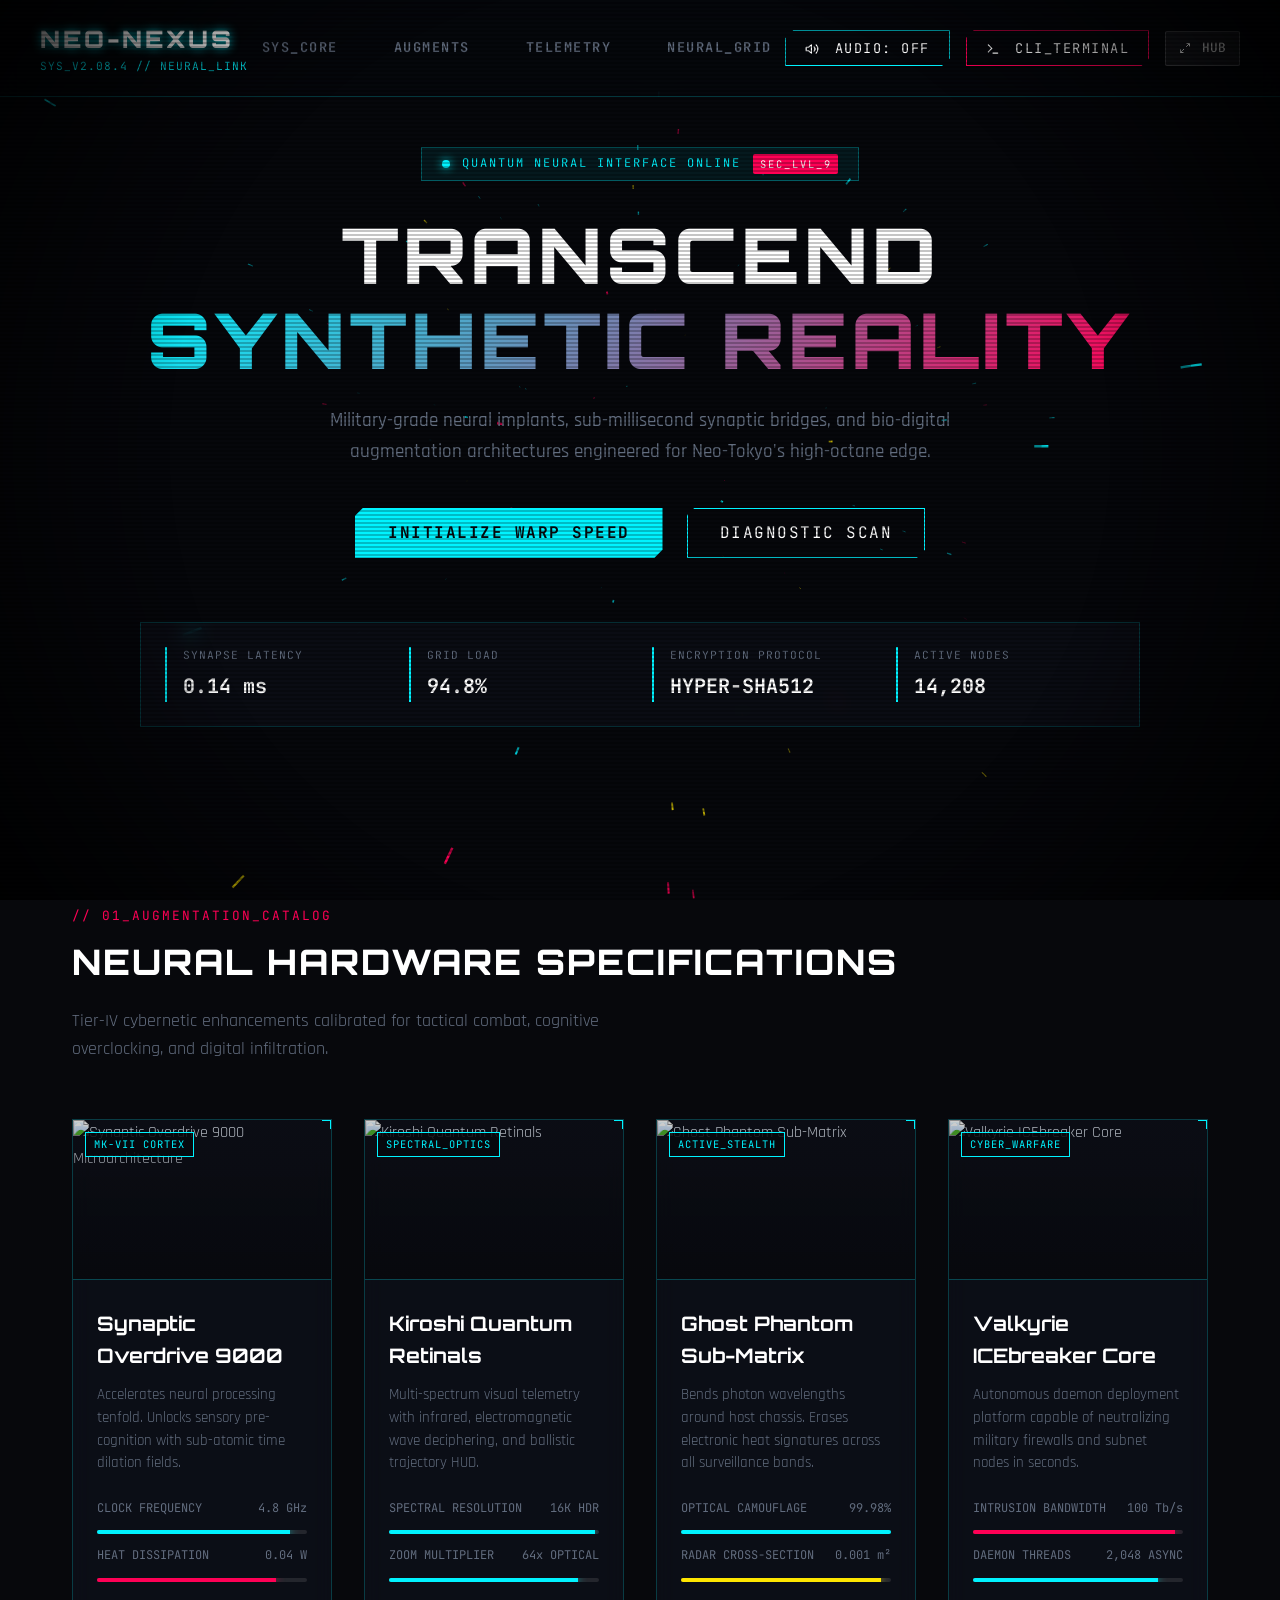
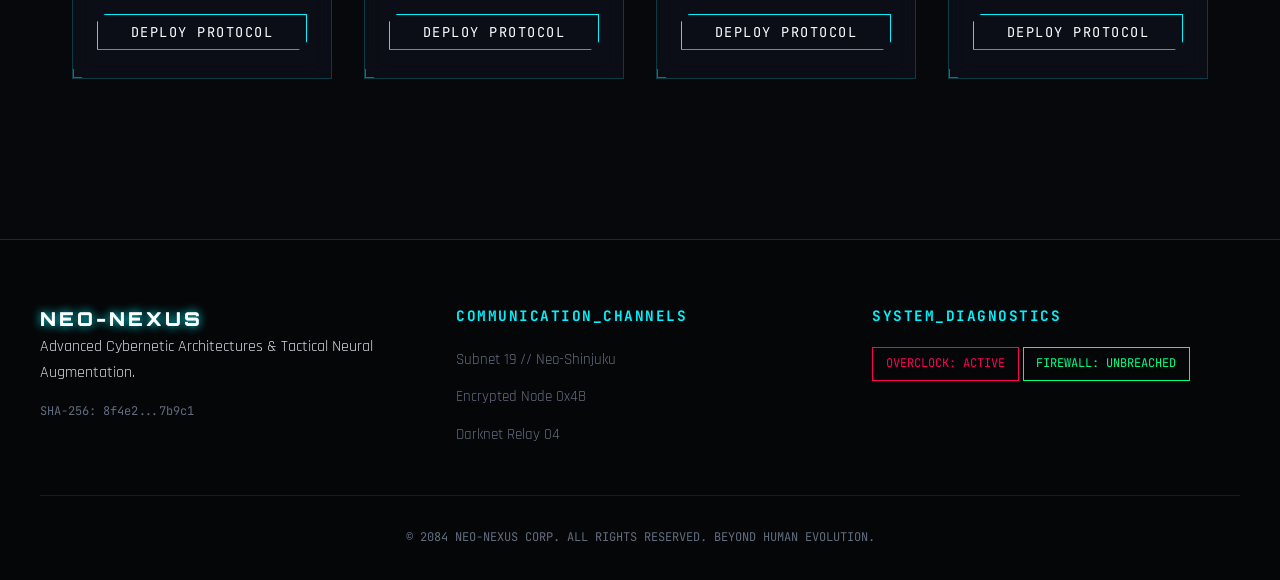
==== 01-neon-nexus/index.html @ ed118654 "feat: initial release of Interactive Web Showcase suite" ====
<!DOCTYPE html>
<html lang="en">
<head>
  <meta charset="UTF-8">
  <meta name="viewport" content="width=device-width, initial-scale=1.0">
  <title>NEO-NEXUS // Next-Gen Cybernetic Systems</title>
  <link rel="preconnect" href="https://fonts.googleapis.com">
  <link rel="preconnect" href="https://fonts.gstatic.com" crossorigin>
  <link href="https://fonts.googleapis.com/css2?family=JetBrains+Mono:wght@300;400;700&family=Orbitron:wght@400;600;800;900&family=Rajdhani:wght@500;600;700&display=swap" rel="stylesheet">
  <link rel="stylesheet" href="style.css">
</head>
<body>
  <!-- CRT & Grid Overlays -->
  <div class="crt-overlay"></div>
  <div class="vignette"></div>

  <!-- Background 3D Particle Warp Canvas -->
  <canvas id="cyberCanvas"></canvas>

  <!-- Navigation Bar -->
  <nav class="cyber-nav">
    <div class="nav-brand">
      <div class="brand-glitch" data-text="NEO-NEXUS">NEO-NEXUS</div>
      <span class="sys-version">SYS_V2.08.4 // NEURAL_LINK</span>
    </div>

    <div class="nav-links">
      <a href="#about" class="cyber-link" data-scramble="SYS_CORE">SYS_CORE</a>
      <a href="#augmentations" class="cyber-link" data-scramble="AUGMENTS">AUGMENTS</a>
      <a href="#telemetry" class="cyber-link" data-scramble="TELEMETRY">TELEMETRY</a>
      <a href="#matrix" class="cyber-link" data-scramble="NEURAL_GRID">NEURAL_GRID</a>
    </div>

    <div class="nav-actions">
      <button id="soundToggle" class="cyber-btn sm" title="Toggle Synth Audio">
        <svg class="btn-svg" viewBox="0 0 24 24" width="14" height="14" fill="none" stroke="currentColor" stroke-width="2" stroke-linecap="round" stroke-linejoin="round">
          <polygon points="11 5 6 9 2 9 2 15 6 15 11 19 11 5"></polygon>
          <path d="M15.54 8.46a5 5 0 0 1 0 7.07"></path>
          <path d="M19.07 4.93a10 10 0 0 1 0 14.14"></path>
        </svg>
        <span class="btn-label">AUDIO: OFF</span>
      </button>
      <button id="terminalToggle" class="cyber-btn sm accent">
        <svg class="btn-svg" viewBox="0 0 24 24" width="14" height="14" fill="none" stroke="currentColor" stroke-width="2" stroke-linecap="round" stroke-linejoin="round">
          <polyline points="4 17 10 11 4 5"></polyline>
          <line x1="12" y1="19" x2="20" y2="19"></line>
        </svg>
        <span class="btn-label">CLI_TERMINAL</span>
      </button>
      <a href="../index.html" class="portal-back-btn">
        <svg class="btn-svg" viewBox="0 0 24 24" width="12" height="12" fill="none" stroke="currentColor" stroke-width="2">
          <path d="M15 3h6v6M9 21H3v-6M21 3l-7 7M3 21l7-7"/>
        </svg>
        HUB
      </a>
    </div>
  </nav>

  <!-- Hero Section -->
  <header class="hero-section">
    <div class="hero-badge">
      <span class="pulse-dot"></span>
      <span>QUANTUM NEURAL INTERFACE ONLINE</span>
      <span class="badge-tag">SEC_LVL_9</span>
    </div>

    <h1 class="hero-title">
      TRANSCEND <br>
      <span class="gradient-text glitch-element" data-text="SYNTHETIC REALITY">SYNTHETIC REALITY</span>
    </h1>

    <p class="hero-subtitle">
      Military-grade neural implants, sub-millisecond synaptic bridges, and bio-digital augmentation architectures engineered for Neo-Tokyo's high-octane edge.
    </p>

    <div class="hero-cta-group">
      <button class="cyber-btn lg primary" id="warpBtn">
        <span class="btn-border"></span>
        <span class="btn-text" data-scramble="INITIALIZE WARP SPEED">INITIALIZE WARP SPEED</span>
      </button>
      <button class="cyber-btn lg outline" id="scanNetBtn">
        <span class="btn-border"></span>
        <span class="btn-text" data-scramble="DIAGNOSTIC SCAN">DIAGNOSTIC SCAN</span>
      </button>
    </div>

    <div class="hero-telemetry-bar">
      <div class="telem-cell">
        <span class="telem-label">SYNAPSE LATENCY</span>
        <span class="telem-val" id="valLatency">0.14 ms</span>
      </div>
      <div class="telem-cell">
        <span class="telem-label">GRID LOAD</span>
        <span class="telem-val" id="valLoad">94.8%</span>
      </div>
      <div class="telem-cell">
        <span class="telem-label">ENCRYPTION PROTOCOL</span>
        <span class="telem-val">HYPER-SHA512</span>
      </div>
      <div class="telem-cell">
        <span class="telem-label">ACTIVE NODES</span>
        <span class="telem-val" id="valNodes">14,208</span>
      </div>
    </div>
  </header>

  <!-- Cyberware Augmentations Grid -->
  <section class="section-container" id="augmentations">
    <div class="section-header">
      <div class="section-code">// 01_AUGMENTATION_CATALOG</div>
      <h2 class="section-title">NEURAL HARDWARE SPECIFICATIONS</h2>
      <p class="section-desc">Tier-IV cybernetic enhancements calibrated for tactical combat, cognitive overclocking, and digital infiltration.</p>
    </div>

    <div class="cyber-grid">
      <!-- Card 1 -->
      <div class="cyber-card" data-card="overdrive">
        <div class="card-corner tr"></div>
        <div class="card-corner bl"></div>
        <div class="card-img-wrap">
          <img src="https://images.unsplash.com/photo-1550751827-4bd374c3f58b?auto=format&fit=crop&w=600&q=80" alt="Synaptic Overdrive 9000 Microarchitecture" class="card-img" loading="lazy">
          <div class="card-img-overlay"></div>
          <span class="card-img-badge">MK-VII CORTEX</span>
        </div>
        <div class="card-content-area">
          <h3 class="card-title">Synaptic Overdrive 9000</h3>
          <p class="card-desc">Accelerates neural processing tenfold. Unlocks sensory pre-cognition with sub-atomic time dilation fields.</p>
          <div class="stat-bar-group">
            <div class="stat-row">
              <span>CLOCK FREQUENCY</span>
              <span>4.8 GHz</span>
            </div>
            <div class="meter"><div class="meter-fill" style="width: 92%"></div></div>
            <div class="stat-row">
              <span>HEAT DISSIPATION</span>
              <span>0.04 W</span>
            </div>
            <div class="meter"><div class="meter-fill magenta" style="width: 85%"></div></div>
          </div>
          <button class="cyber-btn sm outline card-btn" data-sound="select">DEPLOY PROTOCOL</button>
        </div>
      </div>

      <!-- Card 2 -->
      <div class="cyber-card" data-card="optics">
        <div class="card-corner tr"></div>
        <div class="card-corner bl"></div>
        <div class="card-img-wrap">
          <img src="https://images.unsplash.com/photo-1578632767115-351597cf2477?auto=format&fit=crop&w=600&q=80" alt="Kiroshi Quantum Retinals" class="card-img" loading="lazy">
          <div class="card-img-overlay"></div>
          <span class="card-img-badge">SPECTRAL_OPTICS</span>
        </div>
        <div class="card-content-area">
          <h3 class="card-title">Kiroshi Quantum Retinals</h3>
          <p class="card-desc">Multi-spectrum visual telemetry with infrared, electromagnetic wave deciphering, and ballistic trajectory HUD.</p>
          <div class="stat-bar-group">
            <div class="stat-row">
              <span>SPECTRAL RESOLUTION</span>
              <span>16K HDR</span>
            </div>
            <div class="meter"><div class="meter-fill" style="width: 98%"></div></div>
            <div class="stat-row">
              <span>ZOOM MULTIPLIER</span>
              <span>64x OPTICAL</span>
            </div>
            <div class="meter"><div class="meter-fill cyan" style="width: 90%"></div></div>
          </div>
          <button class="cyber-btn sm outline card-btn" data-sound="select">DEPLOY PROTOCOL</button>
        </div>
      </div>

      <!-- Card 3 -->
      <div class="cyber-card" data-card="cloaking">
        <div class="card-corner tr"></div>
        <div class="card-corner bl"></div>
        <div class="card-img-wrap">
          <img src="https://images.unsplash.com/photo-1526374965328-7f61d4dc18c5?auto=format&fit=crop&w=600&q=80" alt="Ghost Phantom Sub-Matrix" class="card-img" loading="lazy">
          <div class="card-img-overlay"></div>
          <span class="card-img-badge">ACTIVE_STEALTH</span>
        </div>
        <div class="card-content-area">
          <h3 class="card-title">Ghost Phantom Sub-Matrix</h3>
          <p class="card-desc">Bends photon wavelengths around host chassis. Erases electronic heat signatures across all surveillance bands.</p>
          <div class="stat-bar-group">
            <div class="stat-row">
              <span>OPTICAL CAMOUFLAGE</span>
              <span>99.98%</span>
            </div>
            <div class="meter"><div class="meter-fill" style="width: 100%"></div></div>
            <div class="stat-row">
              <span>RADAR CROSS-SECTION</span>
              <span>0.001 m²</span>
            </div>
            <div class="meter"><div class="meter-fill yellow" style="width: 95%"></div></div>
          </div>
          <button class="cyber-btn sm outline card-btn" data-sound="select">DEPLOY PROTOCOL</button>
        </div>
      </div>

      <!-- Card 4 -->
      <div class="cyber-card" data-card="icebreaker">
        <div class="card-corner tr"></div>
        <div class="card-corner bl"></div>
        <div class="card-img-wrap">
          <img src="https://images.unsplash.com/photo-1518770660439-4636190af475?auto=format&fit=crop&w=600&q=80" alt="Valkyrie ICEbreaker Core" class="card-img" loading="lazy">
          <div class="card-img-overlay"></div>
          <span class="card-img-badge">CYBER_WARFARE</span>
        </div>
        <div class="card-content-area">
          <h3 class="card-title">Valkyrie ICEbreaker Core</h3>
          <p class="card-desc">Autonomous daemon deployment platform capable of neutralizing military firewalls and subnet nodes in seconds.</p>
          <div class="stat-bar-group">
            <div class="stat-row">
              <span>INTRUSION BANDWIDTH</span>
              <span>100 Tb/s</span>
            </div>
            <div class="meter"><div class="meter-fill magenta" style="width: 96%"></div></div>
            <div class="stat-row">
              <span>DAEMON THREADS</span>
              <span>2,048 ASYNC</span>
            </div>
            <div class="meter"><div class="meter-fill" style="width: 88%"></div></div>
          </div>
          <button class="cyber-btn sm outline card-btn" data-sound="select">DEPLOY PROTOCOL</button>
        </div>
      </div>
    </div>
  </section>

  <!-- Interactive Terminal Modal -->
  <div class="terminal-modal" id="terminalModal">
    <div class="terminal-window">
      <div class="terminal-header">
        <div class="terminal-controls">
          <span class="ctrl close" id="termClose"></span>
          <span class="ctrl min"></span>
          <span class="ctrl max"></span>
        </div>
        <div class="terminal-title">ROOT@NEO-NEXUS:~# /bin/cyber-core</div>
        <div class="terminal-status">STATUS: SECURE</div>
      </div>
      <div class="terminal-body" id="termOutput">
        <div class="term-line welcome">=======================================================</div>
        <div class="term-line welcome">   NEO-NEXUS NEURAL TERMINAL v2.08 [KERNEL BUILD 77]   </div>
        <div class="term-line welcome">=======================================================</div>
        <div class="term-line">Type <span class="cyan-text">'help'</span> to see available cyber commands.</div>
        <div class="term-line">Type <span class="cyan-text">'matrix'</span> for stream breach.</div>
      </div>
      <div class="terminal-input-bar">
        <span class="prompt">guest@nexus:~$</span>
        <input type="text" id="termInput" placeholder="enter command..." autocomplete="off" spellcheck="false">
      </div>
    </div>
  </div>

  <!-- Interactive Matrix Canvas Mode (Triggered from Terminal or Button) -->
  <canvas id="matrixCanvas" class="hidden"></canvas>

  <!-- Footer -->
  <footer class="cyber-footer">
    <div class="footer-grid">
      <div class="footer-col">
        <div class="brand-glitch sm" data-text="NEO-NEXUS">NEO-NEXUS</div>
        <p>Advanced Cybernetic Architectures & Tactical Neural Augmentation.</p>
        <div class="footer-hash">SHA-256: 8f4e2...7b9c1</div>
      </div>
      <div class="footer-col">
        <h4>COMMUNICATION_CHANNELS</h4>
        <ul>
          <li><a href="#!">Subnet 19 // Neo-Shinjuku</a></li>
          <li><a href="#!">Encrypted Node 0x4B</a></li>
          <li><a href="#!">Darknet Relay 04</a></li>
        </ul>
      </div>
      <div class="footer-col">
        <h4>SYSTEM_DIAGNOSTICS</h4>
        <div class="diagnostic-pill">OVERCLOCK: ACTIVE</div>
        <div class="diagnostic-pill safe">FIREWALL: UNBREACHED</div>
      </div>
    </div>
    <div class="footer-bottom">
      <span>© 2084 NEO-NEXUS CORP. ALL RIGHTS RESERVED. BEYOND HUMAN EVOLUTION.</span>
    </div>
  </footer>

  <script src="main.js"></script>
</body>
</html>
---- 01-neon-nexus/style.css ----
:root {
  --bg-dark: #07080c;
  --bg-card: rgba(14, 17, 26, 0.75);
  --border-cyan: #00f3ff;
  --border-magenta: #ff0055;
  --accent-yellow: #ffe600;
  --text-main: #d1d7e0;
  --text-muted: #626d7f;
  --font-display: 'Orbitron', sans-serif;
  --font-body: 'Rajdhani', sans-serif;
  --font-mono: 'JetBrains Mono', monospace;
  --glow-cyan: 0 0 20px rgba(0, 243, 255, 0.45);
  --glow-magenta: 0 0 20px rgba(255, 0, 85, 0.45);
}

* {
  margin: 0;
  padding: 0;
  box-sizing: border-box;
}

html {
  scroll-behavior: smooth;
}

body {
  background-color: var(--bg-dark);
  color: var(--text-main);
  font-family: var(--font-body);
  font-size: 16px;
  line-height: 1.6;
  overflow-x: hidden;
  position: relative;
  min-height: 100vh;
}

/* CRT and Vignette Overlays */
.crt-overlay {
  position: fixed;
  top: 0;
  left: 0;
  width: 100vw;
  height: 100vh;
  pointer-events: none;
  background: linear-gradient(rgba(18, 16, 16, 0) 50%, rgba(0, 0, 0, 0.35) 50%);
  background-size: 100% 4px;
  z-index: 999;
  opacity: 0.65;
}

.vignette {
  position: fixed;
  top: 0;
  left: 0;
  width: 100vw;
  height: 100vh;
  pointer-events: none;
  background: radial-gradient(circle at center, transparent 60%, rgba(0, 0, 0, 0.85) 100%);
  z-index: 998;
}

/* 3D Warp Canvas */
#cyberCanvas {
  position: fixed;
  top: 0;
  left: 0;
  width: 100%;
  height: 100%;
  z-index: 0;
  pointer-events: none;
}

/* Matrix Overlay Canvas */
#matrixCanvas {
  position: fixed;
  top: 0;
  left: 0;
  width: 100vw;
  height: 100vh;
  z-index: 1000;
  background: rgba(4, 7, 10, 0.92);
  cursor: crosshair;
}

#matrixCanvas.hidden {
  display: none;
}

/* Navigation */
.cyber-nav {
  position: fixed;
  top: 0;
  left: 0;
  width: 100%;
  display: flex;
  align-items: center;
  justify-content: space-between;
  padding: 1.25rem 2.5rem;
  background: rgba(7, 8, 12, 0.85);
  backdrop-filter: blur(12px);
  border-bottom: 1px solid rgba(0, 243, 255, 0.2);
  z-index: 100;
}

.nav-brand {
  display: flex;
  flex-direction: column;
}

.brand-glitch {
  font-family: var(--font-display);
  font-size: 1.5rem;
  font-weight: 900;
  letter-spacing: 3px;
  color: #fff;
  text-shadow: 0 0 10px var(--border-cyan);
  position: relative;
}

.brand-glitch.sm {
  font-size: 1.2rem;
}

.sys-version {
  font-family: var(--font-mono);
  font-size: 0.7rem;
  color: var(--border-cyan);
  letter-spacing: 1px;
}

.nav-links {
  display: flex;
  gap: 2rem;
}

.cyber-link {
  color: var(--text-muted);
  text-decoration: none;
  font-family: var(--font-mono);
  font-size: 0.85rem;
  font-weight: 600;
  letter-spacing: 1.5px;
  transition: color 0.2s, text-shadow 0.2s;
  padding: 0.5rem 0.75rem;
  position: relative;
}

.cyber-link:hover {
  color: var(--border-cyan);
  text-shadow: 0 0 8px var(--border-cyan);
}

.nav-actions {
  display: flex;
  align-items: center;
  gap: 1rem;
}

.btn-svg {
  vertical-align: middle;
  margin-right: 0.35rem;
  transition: transform 0.2s ease;
}

.cyber-btn:hover .btn-svg {
  transform: scale(1.15);
}

.portal-back-btn {
  display: inline-flex;
  align-items: center;
  gap: 0.35rem;
  background: rgba(255, 255, 255, 0.08);
  border: 1px solid rgba(255, 255, 255, 0.2);
  color: #fff;
  text-decoration: none;
  padding: 0.4rem 0.8rem;
  font-family: var(--font-mono);
  font-size: 0.8rem;
  border-radius: 2px;
  transition: all 0.2s;
}

.portal-back-btn:hover {
  background: var(--border-magenta);
  border-color: var(--border-magenta);
  box-shadow: var(--glow-magenta);
}

/* Cyber Buttons */
.cyber-btn {
  background: transparent;
  color: #fff;
  border: 1px solid var(--border-cyan);
  padding: 0.5rem 1.2rem;
  font-family: var(--font-mono);
  font-size: 0.85rem;
  letter-spacing: 1.5px;
  cursor: pointer;
  position: relative;
  transition: all 0.25s ease;
  clip-path: polygon(8px 0, 100% 0, 100% calc(100% - 8px), calc(100% - 8px) 100%, 0 100%, 0 8px);
}

.cyber-btn:hover {
  background: rgba(0, 243, 255, 0.15);
  box-shadow: var(--glow-cyan);
  transform: translateY(-2px);
}

.cyber-btn.accent {
  border-color: var(--border-magenta);
}

.cyber-btn.accent:hover {
  background: rgba(255, 0, 85, 0.15);
  box-shadow: var(--glow-magenta);
}

.cyber-btn.primary {
  background: var(--border-cyan);
  color: #07080c;
  font-weight: 700;
}

.cyber-btn.primary:hover {
  background: #fff;
  box-shadow: 0 0 25px rgba(0, 243, 255, 0.8);
}

.cyber-btn.lg {
  padding: 0.85rem 2rem;
  font-size: 1rem;
}

/* Hero Section */
.hero-section {
  position: relative;
  z-index: 10;
  min-height: 90vh;
  display: flex;
  flex-direction: column;
  justify-content: center;
  align-items: center;
  text-align: center;
  padding: 8rem 2rem 4rem;
}

.hero-badge {
  display: inline-flex;
  align-items: center;
  gap: 0.75rem;
  background: rgba(0, 243, 255, 0.08);
  border: 1px solid rgba(0, 243, 255, 0.3);
  padding: 0.4rem 1.25rem;
  font-family: var(--font-mono);
  font-size: 0.75rem;
  letter-spacing: 2px;
  color: var(--border-cyan);
  margin-bottom: 2rem;
}

.pulse-dot {
  width: 8px;
  height: 8px;
  background: var(--border-cyan);
  border-radius: 50%;
  box-shadow: 0 0 10px var(--border-cyan);
  animation: pulse 1.5s infinite;
}

@keyframes pulse {
  0% { transform: scale(0.9); opacity: 0.6; }
  50% { transform: scale(1.3); opacity: 1; }
  100% { transform: scale(0.9); opacity: 0.6; }
}

.badge-tag {
  background: var(--border-magenta);
  color: #fff;
  padding: 0.1rem 0.4rem;
  font-size: 0.65rem;
  border-radius: 2px;
}

.hero-title {
  font-family: var(--font-display);
  font-size: clamp(2.5rem, 6vw, 5.5rem);
  font-weight: 900;
  line-height: 1.1;
  letter-spacing: 4px;
  color: #ffffff;
  margin-bottom: 1.5rem;
  text-transform: uppercase;
}

.gradient-text {
  background: linear-gradient(135deg, var(--border-cyan), var(--border-magenta));
  -webkit-background-clip: text;
  -webkit-text-fill-color: transparent;
  display: inline-block;
}

.hero-subtitle {
  max-width: 720px;
  font-size: 1.2rem;
  color: var(--text-muted);
  margin-bottom: 2.5rem;
  font-weight: 500;
}

.hero-cta-group {
  display: flex;
  gap: 1.5rem;
  margin-bottom: 4rem;
  flex-wrap: wrap;
  justify-content: center;
}

.hero-telemetry-bar {
  display: grid;
  grid-template-columns: repeat(auto-fit, minmax(180px, 1fr));
  gap: 1.5rem;
  width: 100%;
  max-width: 1000px;
  background: rgba(14, 17, 26, 0.6);
  border: 1px solid rgba(0, 243, 255, 0.2);
  padding: 1.5rem;
  backdrop-filter: blur(8px);
}

.telem-cell {
  display: flex;
  flex-direction: column;
  gap: 0.35rem;
  border-left: 2px solid var(--border-cyan);
  padding-left: 1rem;
  text-align: left;
}

.telem-label {
  font-family: var(--font-mono);
  font-size: 0.7rem;
  color: var(--text-muted);
  letter-spacing: 1px;
}

.telem-val {
  font-family: var(--font-mono);
  font-size: 1.25rem;
  font-weight: 700;
  color: #fff;
}

/* Sections */
.section-container {
  position: relative;
  z-index: 10;
  max-width: 1200px;
  margin: 0 auto;
  padding: 6rem 2rem;
}

.section-header {
  margin-bottom: 3.5rem;
}

.section-code {
  font-family: var(--font-mono);
  font-size: 0.8rem;
  color: var(--border-magenta);
  letter-spacing: 2px;
  margin-bottom: 0.5rem;
}

.section-title {
  font-family: var(--font-display);
  font-size: 2.2rem;
  font-weight: 800;
  letter-spacing: 2px;
  color: #fff;
  margin-bottom: 1rem;
}

.section-desc {
  color: var(--text-muted);
  max-width: 600px;
  font-size: 1.1rem;
}

/* Cyber Grid & Cards */
.cyber-grid {
  display: grid;
  grid-template-columns: repeat(auto-fit, minmax(260px, 1fr));
  gap: 2rem;
}

.cyber-card {
  background: var(--bg-card);
  border: 1px solid rgba(0, 243, 255, 0.2);
  padding: 0;
  position: relative;
  transition: transform 0.3s cubic-bezier(0.16, 1, 0.3, 1), border-color 0.3s, box-shadow 0.3s;
  backdrop-filter: blur(10px);
  overflow: hidden;
  display: flex;
  flex-direction: column;
}

.cyber-card:hover {
  transform: translateY(-8px);
  border-color: var(--border-cyan);
  box-shadow: 0 15px 30px rgba(0, 243, 255, 0.25);
}

.card-img-wrap {
  position: relative;
  width: 100%;
  height: 160px;
  overflow: hidden;
  border-bottom: 1px solid rgba(0, 243, 255, 0.25);
}

.card-img {
  width: 100%;
  height: 100%;
  object-fit: cover;
  filter: contrast(1.2) brightness(0.9);
  transition: transform 0.5s ease, filter 0.5s ease;
}

.cyber-card:hover .card-img {
  transform: scale(1.08);
  filter: contrast(1.3) brightness(1.05);
}

.card-img-overlay {
  position: absolute;
  top: 0;
  left: 0;
  width: 100%;
  height: 100%;
  background: linear-gradient(180deg, rgba(7, 8, 12, 0.1) 0%, rgba(7, 8, 12, 0.8) 100%);
  pointer-events: none;
}

.card-img-badge {
  position: absolute;
  top: 0.75rem;
  left: 0.75rem;
  background: rgba(7, 8, 12, 0.85);
  border: 1px solid var(--border-cyan);
  color: var(--border-cyan);
  font-family: var(--font-mono);
  font-size: 0.65rem;
  padding: 0.2rem 0.5rem;
  letter-spacing: 1px;
}

.card-content-area {
  padding: 1.75rem 1.5rem;
  display: flex;
  flex-direction: column;
  flex: 1;
}

.card-corner {
  position: absolute;
  width: 10px;
  height: 10px;
  z-index: 5;
}

.card-corner.tr {
  top: -1px;
  right: -1px;
  border-top: 2px solid var(--border-cyan);
  border-right: 2px solid var(--border-cyan);
}

.card-corner.bl {
  bottom: -1px;
  left: -1px;
  border-bottom: 2px solid var(--border-magenta);
  border-left: 2px solid var(--border-magenta);
}

.card-title {
  font-family: var(--font-display);
  font-size: 1.25rem;
  font-weight: 700;
  color: #fff;
  margin-bottom: 0.75rem;
}

.card-desc {
  color: var(--text-muted);
  font-size: 0.95rem;
  margin-bottom: 1.5rem;
  line-height: 1.5;
}

.stat-bar-group {
  display: flex;
  flex-direction: column;
  gap: 0.75rem;
  margin-bottom: 2rem;
}

.stat-row {
  display: flex;
  justify-content: space-between;
  font-family: var(--font-mono);
  font-size: 0.75rem;
  color: var(--text-muted);
}

.meter {
  height: 4px;
  background: rgba(255, 255, 255, 0.1);
  overflow: hidden;
  border-radius: 2px;
}

.meter-fill {
  height: 100%;
  background: var(--border-cyan);
  box-shadow: 0 0 10px var(--border-cyan);
  transition: width 1s ease-in-out;
}

.meter-fill.magenta {
  background: var(--border-magenta);
  box-shadow: 0 0 10px var(--border-magenta);
}

.meter-fill.yellow {
  background: var(--accent-yellow);
  box-shadow: 0 0 10px var(--accent-yellow);
}

.card-btn {
  width: 100%;
}

/* Terminal Modal */
.terminal-modal {
  position: fixed;
  top: 0;
  left: 0;
  width: 100vw;
  height: 100vh;
  background: rgba(0, 0, 0, 0.85);
  backdrop-filter: blur(12px);
  z-index: 10000;
  display: none;
  align-items: center;
  justify-content: center;
  padding: 2rem;
}

.terminal-modal.active {
  display: flex;
}

.terminal-window {
  width: 100%;
  max-width: 800px;
  height: 520px;
  background: #090b10;
  border: 1px solid var(--border-cyan);
  box-shadow: 0 0 40px rgba(0, 243, 255, 0.3);
  display: flex;
  flex-direction: column;
  overflow: hidden;
  border-radius: 4px;
}

.terminal-header {
  display: flex;
  align-items: center;
  justify-content: space-between;
  padding: 0.75rem 1.25rem;
  background: #11141c;
  border-bottom: 1px solid rgba(0, 243, 255, 0.2);
}

.terminal-controls {
  display: flex;
  gap: 0.5rem;
}

.ctrl {
  width: 12px;
  height: 12px;
  border-radius: 50%;
  cursor: pointer;
}

.ctrl.close { background: #ff5f56; }
.ctrl.min { background: #ffbd2e; }
.ctrl.max { background: #27c93f; }

.terminal-title {
  font-family: var(--font-mono);
  font-size: 0.8rem;
  color: var(--border-cyan);
}

.terminal-status {
  font-family: var(--font-mono);
  font-size: 0.75rem;
  color: #27c93f;
}

.terminal-body {
  flex: 1;
  padding: 1.25rem;
  overflow-y: auto;
  font-family: var(--font-mono);
  font-size: 0.85rem;
  color: #00ff88;
  display: flex;
  flex-direction: column;
  gap: 0.5rem;
}

.term-line.welcome {
  color: var(--border-cyan);
}

.cyan-text {
  color: var(--border-cyan);
  font-weight: 700;
}

.terminal-input-bar {
  display: flex;
  align-items: center;
  padding: 0.75rem 1.25rem;
  background: #0d1017;
  border-top: 1px solid rgba(0, 243, 255, 0.2);
}

.prompt {
  font-family: var(--font-mono);
  color: var(--border-magenta);
  font-size: 0.85rem;
  margin-right: 0.75rem;
}

#termInput {
  flex: 1;
  background: transparent;
  border: none;
  outline: none;
  color: #fff;
  font-family: var(--font-mono);
  font-size: 0.85rem;
}

/* Footer */
.cyber-footer {
  position: relative;
  z-index: 10;
  border-top: 1px solid rgba(0, 243, 255, 0.2);
  background: #050608;
  padding: 4rem 2.5rem 2rem;
  margin-top: 4rem;
}

.footer-grid {
  max-width: 1200px;
  margin: 0 auto;
  display: grid;
  grid-template-columns: repeat(auto-fit, minmax(240px, 1fr));
  gap: 3rem;
  margin-bottom: 3rem;
}

.footer-col h4 {
  font-family: var(--font-mono);
  font-size: 0.9rem;
  color: var(--border-cyan);
  letter-spacing: 1.5px;
  margin-bottom: 1.25rem;
}

.footer-col ul {
  list-style: none;
  display: flex;
  flex-direction: column;
  gap: 0.75rem;
}

.footer-col a {
  color: var(--text-muted);
  text-decoration: none;
  font-size: 0.95rem;
  transition: color 0.2s;
}

.footer-col a:hover {
  color: var(--border-cyan);
}

.footer-hash {
  margin-top: 1rem;
  font-family: var(--font-mono);
  font-size: 0.75rem;
  color: var(--text-muted);
}

.diagnostic-pill {
  font-family: var(--font-mono);
  font-size: 0.75rem;
  padding: 0.4rem 0.8rem;
  border: 1px solid var(--border-magenta);
  color: var(--border-magenta);
  margin-bottom: 0.5rem;
  display: inline-block;
}

.diagnostic-pill.safe {
  border-color: #00ff88;
  color: #00ff88;
}

.footer-bottom {
  max-width: 1200px;
  margin: 0 auto;
  padding-top: 2rem;
  border-top: 1px solid rgba(255, 255, 255, 0.08);
  text-align: center;
  font-family: var(--font-mono);
  font-size: 0.75rem;
  color: var(--text-muted);
}

/* Responsive */
@media (max-width: 768px) {
  .nav-links { display: none; }
  .hero-title { font-size: 2.2rem; }
  .cyber-nav { padding: 1rem 1.25rem; }
  .hero-section { padding-top: 6rem; }
}
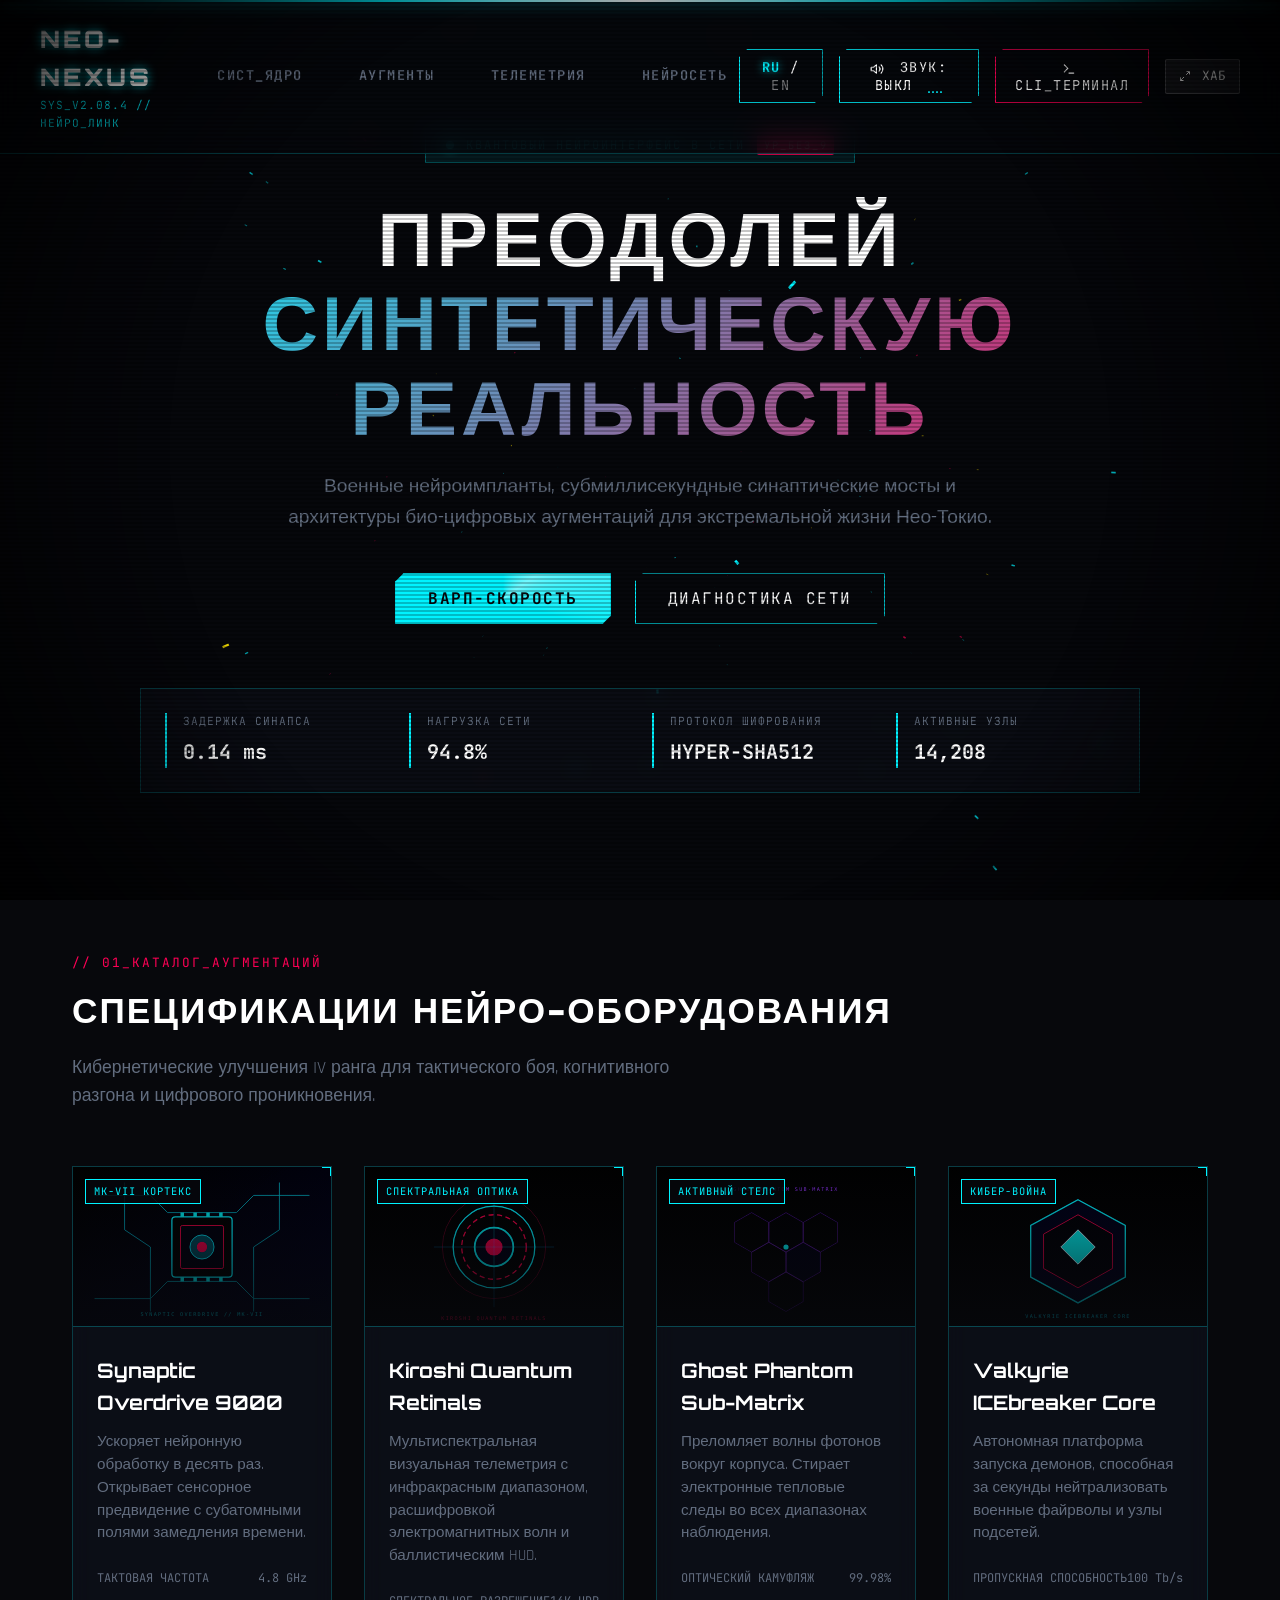
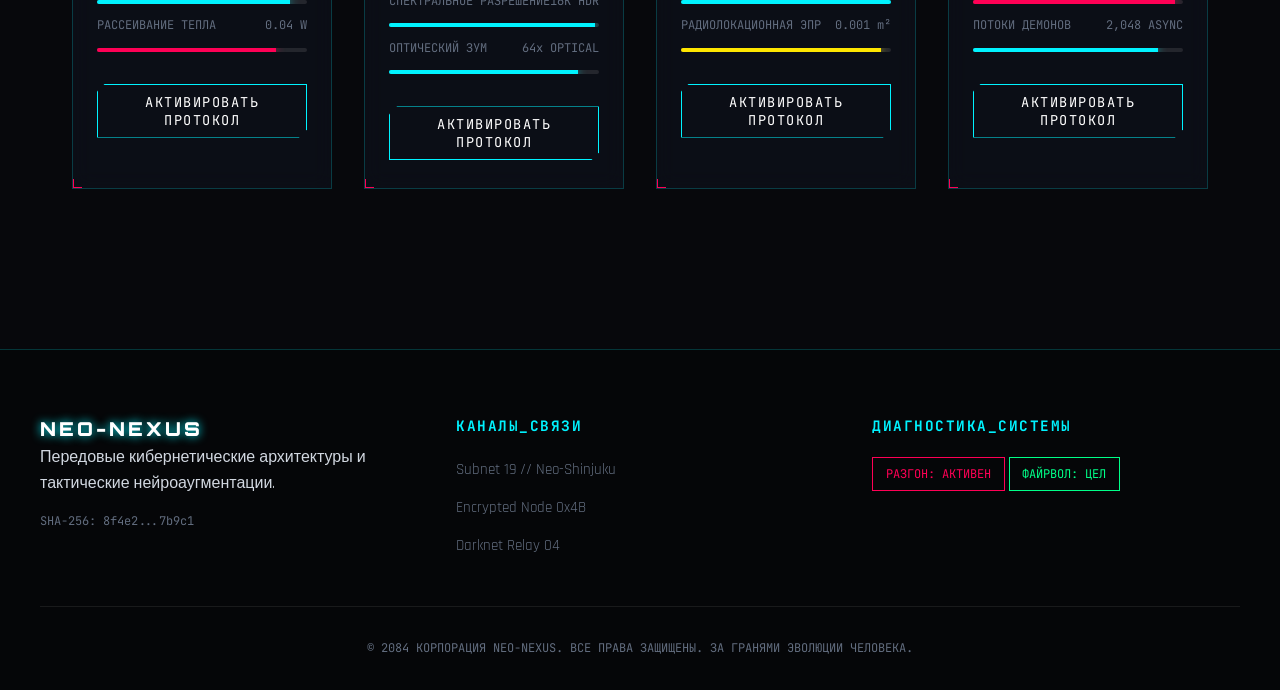
==== commit 14c24cee: "feat: streamline showcase hub with all 23 repositories and 21st.dev bento design" ====
--- a/01-neon-nexus/index.html
+++ b/01-neon-nexus/index.html
@@ -1,16 +1,17 @@
 <!DOCTYPE html>
-<html lang="en">
+<html lang="ru">
 <head>
   <meta charset="UTF-8">
   <meta name="viewport" content="width=device-width, initial-scale=1.0">
-  <title>NEO-NEXUS // Next-Gen Cybernetic Systems</title>
+  <title id="docTitle">NEO-NEXUS // Кибернетические системы нового поколения</title>
   <link rel="preconnect" href="https://fonts.googleapis.com">
   <link rel="preconnect" href="https://fonts.gstatic.com" crossorigin>
   <link href="https://fonts.googleapis.com/css2?family=JetBrains+Mono:wght@300;400;700&family=Orbitron:wght@400;600;800;900&family=Rajdhani:wght@500;600;700&display=swap" rel="stylesheet">
   <link rel="stylesheet" href="style.css">
 </head>
 <body>
-  <!-- CRT & Grid Overlays -->
+  <!-- Laser Scanline & CRT & Grid Overlays -->
+  <div class="laser-scanline"></div>
   <div class="crt-overlay"></div>
   <div class="vignette"></div>
 
@@ -21,84 +22,99 @@
   <nav class="cyber-nav">
     <div class="nav-brand">
       <div class="brand-glitch" data-text="NEO-NEXUS">NEO-NEXUS</div>
-      <span class="sys-version">SYS_V2.08.4 // NEURAL_LINK</span>
+      <span class="sys-version" id="sysVersion">SYS_V2.08.4 // НЕЙРО_ЛИНК</span>
     </div>
 
     <div class="nav-links">
-      <a href="#about" class="cyber-link" data-scramble="SYS_CORE">SYS_CORE</a>
-      <a href="#augmentations" class="cyber-link" data-scramble="AUGMENTS">AUGMENTS</a>
-      <a href="#telemetry" class="cyber-link" data-scramble="TELEMETRY">TELEMETRY</a>
-      <a href="#matrix" class="cyber-link" data-scramble="NEURAL_GRID">NEURAL_GRID</a>
+      <a href="#about" class="cyber-link" id="navCore" data-scramble="СИСТ_ЯДРО">СИСТ_ЯДРО</a>
+      <a href="#augmentations" class="cyber-link" id="navAug" data-scramble="АУГМЕНТЫ">АУГМЕНТЫ</a>
+      <a href="#telemetry" class="cyber-link" id="navTelem" data-scramble="ТЕЛЕМЕТРИЯ">ТЕЛЕМЕТРИЯ</a>
+      <a href="#matrix" class="cyber-link" id="navGrid" data-scramble="НЕЙРОСЕТЬ">НЕЙРОСЕТЬ</a>
     </div>
 
     <div class="nav-actions">
+      <!-- Language Switcher -->
+      <button id="langToggle" class="cyber-btn sm" title="RU / EN">
+        <span class="btn-label">
+          <span class="lang-opt active" data-lang-opt="ru">RU</span> / <span class="lang-opt" data-lang-opt="en">EN</span>
+        </span>
+      </button>
+
+      <!-- Audio Toggle with Equalizer Bars -->
       <button id="soundToggle" class="cyber-btn sm" title="Toggle Synth Audio">
         <svg class="btn-svg" viewBox="0 0 24 24" width="14" height="14" fill="none" stroke="currentColor" stroke-width="2" stroke-linecap="round" stroke-linejoin="round">
           <polygon points="11 5 6 9 2 9 2 15 6 15 11 19 11 5"></polygon>
           <path d="M15.54 8.46a5 5 0 0 1 0 7.07"></path>
           <path d="M19.07 4.93a10 10 0 0 1 0 14.14"></path>
         </svg>
-        <span class="btn-label">AUDIO: OFF</span>
-      </button>
+        <span class="btn-label" id="soundLabel">ЗВУК: ВЫКЛ</span>
+        <div class="cyber-equalizer" id="cyberEqualizer">
+          <span class="eq-bar"></span>
+          <span class="eq-bar"></span>
+          <span class="eq-bar"></span>
+          <span class="eq-bar"></span>
+        </div>
+      </button>
+
       <button id="terminalToggle" class="cyber-btn sm accent">
         <svg class="btn-svg" viewBox="0 0 24 24" width="14" height="14" fill="none" stroke="currentColor" stroke-width="2" stroke-linecap="round" stroke-linejoin="round">
           <polyline points="4 17 10 11 4 5"></polyline>
           <line x1="12" y1="19" x2="20" y2="19"></line>
         </svg>
-        <span class="btn-label">CLI_TERMINAL</span>
+        <span class="btn-label" id="termBtnLabel">CLI_ТЕРМИНАЛ</span>
       </button>
       <a href="../index.html" class="portal-back-btn">
         <svg class="btn-svg" viewBox="0 0 24 24" width="12" height="12" fill="none" stroke="currentColor" stroke-width="2">
           <path d="M15 3h6v6M9 21H3v-6M21 3l-7 7M3 21l7-7"/>
         </svg>
-        HUB
+        <span id="hubLabel">ХАБ</span>
       </a>
     </div>
   </nav>
 
   <!-- Hero Section -->
-  <header class="hero-section">
+  <header class="hero-section" id="about">
     <div class="hero-badge">
       <span class="pulse-dot"></span>
-      <span>QUANTUM NEURAL INTERFACE ONLINE</span>
-      <span class="badge-tag">SEC_LVL_9</span>
-    </div>
-
-    <h1 class="hero-title">
-      TRANSCEND <br>
-      <span class="gradient-text glitch-element" data-text="SYNTHETIC REALITY">SYNTHETIC REALITY</span>
+      <span id="heroBadgeText">КВАНТОВЫЙ НЕЙРОИНТЕРФЕЙС В СЕТИ</span>
+      <span class="badge-tag" id="heroBadgeTag">УР_БЕЗ_9</span>
+    </div>
+
+    <h1 class="hero-title" id="heroTitle">
+      ПРЕОДОЛЕЙ <br>
+      <span class="gradient-text glitch-element" id="heroTitleGlitch" data-text="СИНТЕТИЧЕСКУЮ РЕАЛЬНОСТЬ">СИНТЕТИЧЕСКУЮ РЕАЛЬНОСТЬ</span>
     </h1>
 
-    <p class="hero-subtitle">
-      Military-grade neural implants, sub-millisecond synaptic bridges, and bio-digital augmentation architectures engineered for Neo-Tokyo's high-octane edge.
+    <p class="hero-subtitle" id="heroSubtitle">
+      Военные нейроимпланты, субмиллисекундные синаптические мосты и архитектуры био-цифровых аугментаций для экстремальной жизни Нео-Токио.
     </p>
 
     <div class="hero-cta-group">
       <button class="cyber-btn lg primary" id="warpBtn">
         <span class="btn-border"></span>
-        <span class="btn-text" data-scramble="INITIALIZE WARP SPEED">INITIALIZE WARP SPEED</span>
+        <span class="btn-text" id="warpBtnText" data-scramble="ВАРП-СКОРОСТЬ">ВАРП-СКОРОСТЬ</span>
       </button>
       <button class="cyber-btn lg outline" id="scanNetBtn">
         <span class="btn-border"></span>
-        <span class="btn-text" data-scramble="DIAGNOSTIC SCAN">DIAGNOSTIC SCAN</span>
-      </button>
-    </div>
-
-    <div class="hero-telemetry-bar">
+        <span class="btn-text" id="scanNetBtnText" data-scramble="ДИАГНОСТИКА СЕТИ">ДИАГНОСТИКА СЕТИ</span>
+      </button>
+    </div>
+
+    <div class="hero-telemetry-bar" id="telemetry">
       <div class="telem-cell">
-        <span class="telem-label">SYNAPSE LATENCY</span>
+        <span class="telem-label" id="lblLatency">ЗАДЕРЖКА СИНАПСА</span>
         <span class="telem-val" id="valLatency">0.14 ms</span>
       </div>
       <div class="telem-cell">
-        <span class="telem-label">GRID LOAD</span>
+        <span class="telem-label" id="lblLoad">НАГРУЗКА СЕТИ</span>
         <span class="telem-val" id="valLoad">94.8%</span>
       </div>
       <div class="telem-cell">
-        <span class="telem-label">ENCRYPTION PROTOCOL</span>
+        <span class="telem-label" id="lblEnc">ПРОТОКОЛ ШИФРОВАНИЯ</span>
         <span class="telem-val">HYPER-SHA512</span>
       </div>
       <div class="telem-cell">
-        <span class="telem-label">ACTIVE NODES</span>
+        <span class="telem-label" id="lblNodes">АКТИВНЫЕ УЗЛЫ</span>
         <span class="telem-val" id="valNodes">14,208</span>
       </div>
     </div>
@@ -107,9 +123,9 @@
   <!-- Cyberware Augmentations Grid -->
   <section class="section-container" id="augmentations">
     <div class="section-header">
-      <div class="section-code">// 01_AUGMENTATION_CATALOG</div>
-      <h2 class="section-title">NEURAL HARDWARE SPECIFICATIONS</h2>
-      <p class="section-desc">Tier-IV cybernetic enhancements calibrated for tactical combat, cognitive overclocking, and digital infiltration.</p>
+      <div class="section-code" id="secCode">// 01_КАТАЛОГ_АУГМЕНТАЦИЙ</div>
+      <h2 class="section-title" id="secTitle">СПЕЦИФИКАЦИИ НЕЙРО-ОБОРУДОВАНИЯ</h2>
+      <p class="section-desc" id="secDesc">Кибернетические улучшения IV ранга для тактического боя, когнитивного разгона и цифрового проникновения.</p>
     </div>
 
     <div class="cyber-grid">
@@ -118,26 +134,26 @@
         <div class="card-corner tr"></div>
         <div class="card-corner bl"></div>
         <div class="card-img-wrap">
-          <img src="https://images.unsplash.com/photo-1550751827-4bd374c3f58b?auto=format&fit=crop&w=600&q=80" alt="Synaptic Overdrive 9000 Microarchitecture" class="card-img" loading="lazy">
+          <img src="assets/images/implant-cortex.svg" alt="Synaptic Overdrive 9000 Microarchitecture" class="card-img" loading="lazy">
           <div class="card-img-overlay"></div>
-          <span class="card-img-badge">MK-VII CORTEX</span>
+          <span class="card-img-badge" id="c1Badge">MK-VII КОРТЕКС</span>
         </div>
         <div class="card-content-area">
           <h3 class="card-title">Synaptic Overdrive 9000</h3>
-          <p class="card-desc">Accelerates neural processing tenfold. Unlocks sensory pre-cognition with sub-atomic time dilation fields.</p>
+          <p class="card-desc" id="c1Desc">Ускоряет нейронную обработку в десять раз. Открывает сенсорное предвидение с субатомными полями замедления времени.</p>
           <div class="stat-bar-group">
             <div class="stat-row">
-              <span>CLOCK FREQUENCY</span>
+              <span id="c1S1Lbl">ТАКТОВАЯ ЧАСТОТА</span>
               <span>4.8 GHz</span>
             </div>
             <div class="meter"><div class="meter-fill" style="width: 92%"></div></div>
             <div class="stat-row">
-              <span>HEAT DISSIPATION</span>
+              <span id="c1S2Lbl">РАССЕИВАНИЕ ТЕПЛА</span>
               <span>0.04 W</span>
             </div>
             <div class="meter"><div class="meter-fill magenta" style="width: 85%"></div></div>
           </div>
-          <button class="cyber-btn sm outline card-btn" data-sound="select">DEPLOY PROTOCOL</button>
+          <button class="cyber-btn sm outline card-btn" data-sound="select" id="c1DeployBtn">АКТИВИРОВАТЬ ПРОТОКОЛ</button>
         </div>
       </div>
 
@@ -146,26 +162,26 @@
         <div class="card-corner tr"></div>
         <div class="card-corner bl"></div>
         <div class="card-img-wrap">
-          <img src="https://images.unsplash.com/photo-1578632767115-351597cf2477?auto=format&fit=crop&w=600&q=80" alt="Kiroshi Quantum Retinals" class="card-img" loading="lazy">
+          <img src="assets/images/implant-optics.svg" alt="Kiroshi Quantum Retinals" class="card-img" loading="lazy">
           <div class="card-img-overlay"></div>
-          <span class="card-img-badge">SPECTRAL_OPTICS</span>
+          <span class="card-img-badge" id="c2Badge">СПЕКТРАЛЬНАЯ ОПТИКА</span>
         </div>
         <div class="card-content-area">
           <h3 class="card-title">Kiroshi Quantum Retinals</h3>
-          <p class="card-desc">Multi-spectrum visual telemetry with infrared, electromagnetic wave deciphering, and ballistic trajectory HUD.</p>
+          <p class="card-desc" id="c2Desc">Мультиспектральная визуальная телеметрия с инфракрасным диапазоном, расшифровкой электромагнитных волн и баллистическим HUD.</p>
           <div class="stat-bar-group">
             <div class="stat-row">
-              <span>SPECTRAL RESOLUTION</span>
+              <span id="c2S1Lbl">СПЕКТРАЛЬНОЕ РАЗРЕШЕНИЕ</span>
               <span>16K HDR</span>
             </div>
             <div class="meter"><div class="meter-fill" style="width: 98%"></div></div>
             <div class="stat-row">
-              <span>ZOOM MULTIPLIER</span>
+              <span id="c2S2Lbl">ОПТИЧЕСКИЙ ЗУМ</span>
               <span>64x OPTICAL</span>
             </div>
             <div class="meter"><div class="meter-fill cyan" style="width: 90%"></div></div>
           </div>
-          <button class="cyber-btn sm outline card-btn" data-sound="select">DEPLOY PROTOCOL</button>
+          <button class="cyber-btn sm outline card-btn" data-sound="select" id="c2DeployBtn">АКТИВИРОВАТЬ ПРОТОКОЛ</button>
         </div>
       </div>
 
@@ -174,26 +190,26 @@
         <div class="card-corner tr"></div>
         <div class="card-corner bl"></div>
         <div class="card-img-wrap">
-          <img src="https://images.unsplash.com/photo-1526374965328-7f61d4dc18c5?auto=format&fit=crop&w=600&q=80" alt="Ghost Phantom Sub-Matrix" class="card-img" loading="lazy">
+          <img src="assets/images/implant-stealth.svg" alt="Ghost Phantom Sub-Matrix" class="card-img" loading="lazy">
           <div class="card-img-overlay"></div>
-          <span class="card-img-badge">ACTIVE_STEALTH</span>
+          <span class="card-img-badge" id="c3Badge">АКТИВНЫЙ СТЕЛС</span>
         </div>
         <div class="card-content-area">
           <h3 class="card-title">Ghost Phantom Sub-Matrix</h3>
-          <p class="card-desc">Bends photon wavelengths around host chassis. Erases electronic heat signatures across all surveillance bands.</p>
+          <p class="card-desc" id="c3Desc">Преломляет волны фотонов вокруг корпуса. Стирает электронные тепловые следы во всех диапазонах наблюдения.</p>
           <div class="stat-bar-group">
             <div class="stat-row">
-              <span>OPTICAL CAMOUFLAGE</span>
+              <span id="c3S1Lbl">ОПТИЧЕСКИЙ КАМУФЛЯЖ</span>
               <span>99.98%</span>
             </div>
             <div class="meter"><div class="meter-fill" style="width: 100%"></div></div>
             <div class="stat-row">
-              <span>RADAR CROSS-SECTION</span>
+              <span id="c3S2Lbl">РАДИОЛОКАЦИОННАЯ ЭПР</span>
               <span>0.001 m²</span>
             </div>
             <div class="meter"><div class="meter-fill yellow" style="width: 95%"></div></div>
           </div>
-          <button class="cyber-btn sm outline card-btn" data-sound="select">DEPLOY PROTOCOL</button>
+          <button class="cyber-btn sm outline card-btn" data-sound="select" id="c3DeployBtn">АКТИВИРОВАТЬ ПРОТОКОЛ</button>
         </div>
       </div>
 
@@ -202,26 +218,26 @@
         <div class="card-corner tr"></div>
         <div class="card-corner bl"></div>
         <div class="card-img-wrap">
-          <img src="https://images.unsplash.com/photo-1518770660439-4636190af475?auto=format&fit=crop&w=600&q=80" alt="Valkyrie ICEbreaker Core" class="card-img" loading="lazy">
+          <img src="assets/images/implant-ice.svg" alt="Valkyrie ICEbreaker Core" class="card-img" loading="lazy">
           <div class="card-img-overlay"></div>
-          <span class="card-img-badge">CYBER_WARFARE</span>
+          <span class="card-img-badge" id="c4Badge">КИБЕР-ВОЙНА</span>
         </div>
         <div class="card-content-area">
           <h3 class="card-title">Valkyrie ICEbreaker Core</h3>
-          <p class="card-desc">Autonomous daemon deployment platform capable of neutralizing military firewalls and subnet nodes in seconds.</p>
+          <p class="card-desc" id="c4Desc">Автономная платформа запуска демонов, способная за секунды нейтрализовать военные файрволы и узлы подсетей.</p>
           <div class="stat-bar-group">
             <div class="stat-row">
-              <span>INTRUSION BANDWIDTH</span>
+              <span id="c4S1Lbl">ПРОПУСКНАЯ СПОСОБНОСТЬ</span>
               <span>100 Tb/s</span>
             </div>
             <div class="meter"><div class="meter-fill magenta" style="width: 96%"></div></div>
             <div class="stat-row">
-              <span>DAEMON THREADS</span>
+              <span id="c4S2Lbl">ПОТОКИ ДЕМОНОВ</span>
               <span>2,048 ASYNC</span>
             </div>
             <div class="meter"><div class="meter-fill" style="width: 88%"></div></div>
           </div>
-          <button class="cyber-btn sm outline card-btn" data-sound="select">DEPLOY PROTOCOL</button>
+          <button class="cyber-btn sm outline card-btn" data-sound="select" id="c4DeployBtn">АКТИВИРОВАТЬ ПРОТОКОЛ</button>
         </div>
       </div>
     </div>
@@ -237,18 +253,18 @@
           <span class="ctrl max"></span>
         </div>
         <div class="terminal-title">ROOT@NEO-NEXUS:~# /bin/cyber-core</div>
-        <div class="terminal-status">STATUS: SECURE</div>
+        <div class="terminal-status" id="termStatus">СТАТУС: ЗАЩИЩЕНО</div>
       </div>
       <div class="terminal-body" id="termOutput">
         <div class="term-line welcome">=======================================================</div>
-        <div class="term-line welcome">   NEO-NEXUS NEURAL TERMINAL v2.08 [KERNEL BUILD 77]   </div>
+        <div class="term-line welcome" id="termWelcome1">   NEO-NEXUS НЕЙРО-ТЕРМИНАЛ v2.08 [ЯДРО СБОРКА 77]   </div>
         <div class="term-line welcome">=======================================================</div>
-        <div class="term-line">Type <span class="cyan-text">'help'</span> to see available cyber commands.</div>
-        <div class="term-line">Type <span class="cyan-text">'matrix'</span> for stream breach.</div>
+        <div class="term-line" id="termWelcome2">Введите <span class="cyan-text">'помощь'</span> или <span class="cyan-text">'help'</span> для списка команд.</div>
+        <div class="term-line" id="termWelcome3">Введите <span class="cyan-text">'matrix'</span> для взлома цифрового потока.</div>
       </div>
       <div class="terminal-input-bar">
         <span class="prompt">guest@nexus:~$</span>
-        <input type="text" id="termInput" placeholder="enter command..." autocomplete="off" spellcheck="false">
+        <input type="text" id="termInput" placeholder="введите команду..." autocomplete="off" spellcheck="false">
       </div>
     </div>
   </div>
@@ -257,15 +273,15 @@
   <canvas id="matrixCanvas" class="hidden"></canvas>
 
   <!-- Footer -->
-  <footer class="cyber-footer">
+  <footer class="cyber-footer" id="matrix">
     <div class="footer-grid">
       <div class="footer-col">
         <div class="brand-glitch sm" data-text="NEO-NEXUS">NEO-NEXUS</div>
-        <p>Advanced Cybernetic Architectures & Tactical Neural Augmentation.</p>
+        <p id="ftDesc">Передовые кибернетические архитектуры и тактические нейроаугментации.</p>
         <div class="footer-hash">SHA-256: 8f4e2...7b9c1</div>
       </div>
       <div class="footer-col">
-        <h4>COMMUNICATION_CHANNELS</h4>
+        <h4 id="ftH1">КАНАЛЫ_СВЯЗИ</h4>
         <ul>
           <li><a href="#!">Subnet 19 // Neo-Shinjuku</a></li>
           <li><a href="#!">Encrypted Node 0x4B</a></li>
@@ -273,13 +289,13 @@
         </ul>
       </div>
       <div class="footer-col">
-        <h4>SYSTEM_DIAGNOSTICS</h4>
-        <div class="diagnostic-pill">OVERCLOCK: ACTIVE</div>
-        <div class="diagnostic-pill safe">FIREWALL: UNBREACHED</div>
+        <h4 id="ftH2">ДИАГНОСТИКА_СИСТЕМЫ</h4>
+        <div class="diagnostic-pill" id="ftPill1">РАЗГОН: АКТИВЕН</div>
+        <div class="diagnostic-pill safe" id="ftPill2">ФАЙРВОЛ: ЦЕЛ</div>
       </div>
     </div>
     <div class="footer-bottom">
-      <span>© 2084 NEO-NEXUS CORP. ALL RIGHTS RESERVED. BEYOND HUMAN EVOLUTION.</span>
+      <span id="ftCopy">© 2084 КОРПОРАЦИЯ NEO-NEXUS. ВСЕ ПРАВА ЗАЩИЩЕНЫ. ЗА ГРАНЯМИ ЭВОЛЮЦИИ ЧЕЛОВЕКА.</span>
     </div>
   </footer>
 
--- a/01-neon-nexus/style.css
+++ b/01-neon-nexus/style.css
@@ -744,3 +744,142 @@
   .cyber-nav { padding: 1rem 1.25rem; }
   .hero-section { padding-top: 6rem; }
 }
+
+/* Laser Scanline Effect */
+.laser-scanline {
+  position: fixed;
+  top: 0;
+  left: 0;
+  width: 100vw;
+  height: 2px;
+  background: linear-gradient(90deg, transparent 0%, var(--border-cyan) 30%, #ffffff 50%, var(--border-cyan) 70%, transparent 100%);
+  box-shadow: 0 0 15px var(--border-cyan), 0 0 25px rgba(0, 243, 255, 0.6);
+  opacity: 0.65;
+  pointer-events: none;
+  z-index: 997;
+  animation: laserScan 9s linear infinite;
+}
+
+@keyframes laserScan {
+  0% { transform: translateY(-30px); }
+  100% { transform: translateY(105vh); }
+}
+
+/* Cyber Equalizer */
+.cyber-equalizer {
+  display: inline-flex;
+  align-items: flex-end;
+  gap: 2px;
+  height: 12px;
+  margin-left: 6px;
+  vertical-align: middle;
+}
+
+.cyber-equalizer .eq-bar {
+  width: 2px;
+  background: var(--border-cyan);
+  border-radius: 1px;
+  height: 2px;
+  transition: height 0.1s ease;
+}
+
+.cyber-equalizer.playing .eq-bar:nth-child(1) { animation: eqBounce 0.6s infinite ease-in-out; }
+.cyber-equalizer.playing .eq-bar:nth-child(2) { animation: eqBounce 0.45s infinite ease-in-out 0.15s; }
+.cyber-equalizer.playing .eq-bar:nth-child(3) { animation: eqBounce 0.7s infinite ease-in-out 0.3s; }
+.cyber-equalizer.playing .eq-bar:nth-child(4) { animation: eqBounce 0.5s infinite ease-in-out 0.05s; }
+
+@keyframes eqBounce {
+  0%, 100% { height: 2px; }
+  50% { height: 12px; background: var(--border-magenta); }
+}
+
+/* Language Switcher Button */
+#langToggle .lang-opt {
+  opacity: 0.45;
+  transition: opacity 0.2s, color 0.2s;
+}
+
+#langToggle .lang-opt.active {
+  opacity: 1;
+  color: var(--border-cyan);
+  font-weight: 700;
+  text-shadow: 0 0 8px rgba(0, 243, 255, 0.7);
+}
+
+/* Scroll-triggered card reveal */
+.cyber-card {
+  opacity: 0;
+  transform: translateY(30px);
+  transition: opacity 0.7s cubic-bezier(0.16, 1, 0.3, 1), transform 0.7s cubic-bezier(0.16, 1, 0.3, 1), border-color 0.3s, box-shadow 0.3s;
+}
+
+.cyber-card.revealed {
+  opacity: 1;
+  transform: translateY(0);
+}
+
+/* Moving Conic Gradient Glow on Primary Button */
+.cyber-btn.primary {
+  position: relative;
+  overflow: hidden;
+  z-index: 1;
+}
+
+.cyber-btn.primary::before {
+  content: '';
+  position: absolute;
+  top: -60%;
+  left: -60%;
+  width: 220%;
+  height: 220%;
+  background: conic-gradient(transparent, rgba(255, 255, 255, 0.45), transparent 30%);
+  animation: rotateLaser 3.5s linear infinite;
+  pointer-events: none;
+  z-index: 0;
+}
+
+.cyber-btn.primary .btn-text {
+  position: relative;
+  z-index: 2;
+}
+
+@keyframes rotateLaser {
+  100% { transform: rotate(360deg); }
+}
+
+/* Cyberpunk Scroll-Down Reveal */
+.scroll-reveal-cyber {
+  opacity: 0;
+  transform: translateY(40px);
+  transition: opacity 0.8s cubic-bezier(0.16, 1, 0.3, 1), transform 0.8s cubic-bezier(0.16, 1, 0.3, 1), border-color 0.3s;
+  position: relative;
+  overflow: hidden;
+}
+
+.scroll-reveal-cyber.is-revealed {
+  opacity: 1;
+  transform: translateY(0);
+}
+
+.scroll-reveal-cyber.is-revealed::after {
+  content: '';
+  position: absolute;
+  top: 0;
+  left: 0;
+  width: 100%;
+  height: 100%;
+  background: linear-gradient(90deg, transparent, rgba(0, 243, 255, 0.2), transparent);
+  animation: cyberRevealSweep 0.8s ease-out forwards;
+  pointer-events: none;
+}
+
+@keyframes cyberRevealSweep {
+  0% { transform: translateX(-100%); }
+  100% { transform: translateX(100%); }
+}
+
+/* Stagger for grid items */
+.cyber-grid .cyber-card:nth-child(1) { transition-delay: 0.1s; }
+.cyber-grid .cyber-card:nth-child(2) { transition-delay: 0.2s; }
+.cyber-grid .cyber-card:nth-child(3) { transition-delay: 0.3s; }
+.cyber-grid .cyber-card:nth-child(4) { transition-delay: 0.4s; }
